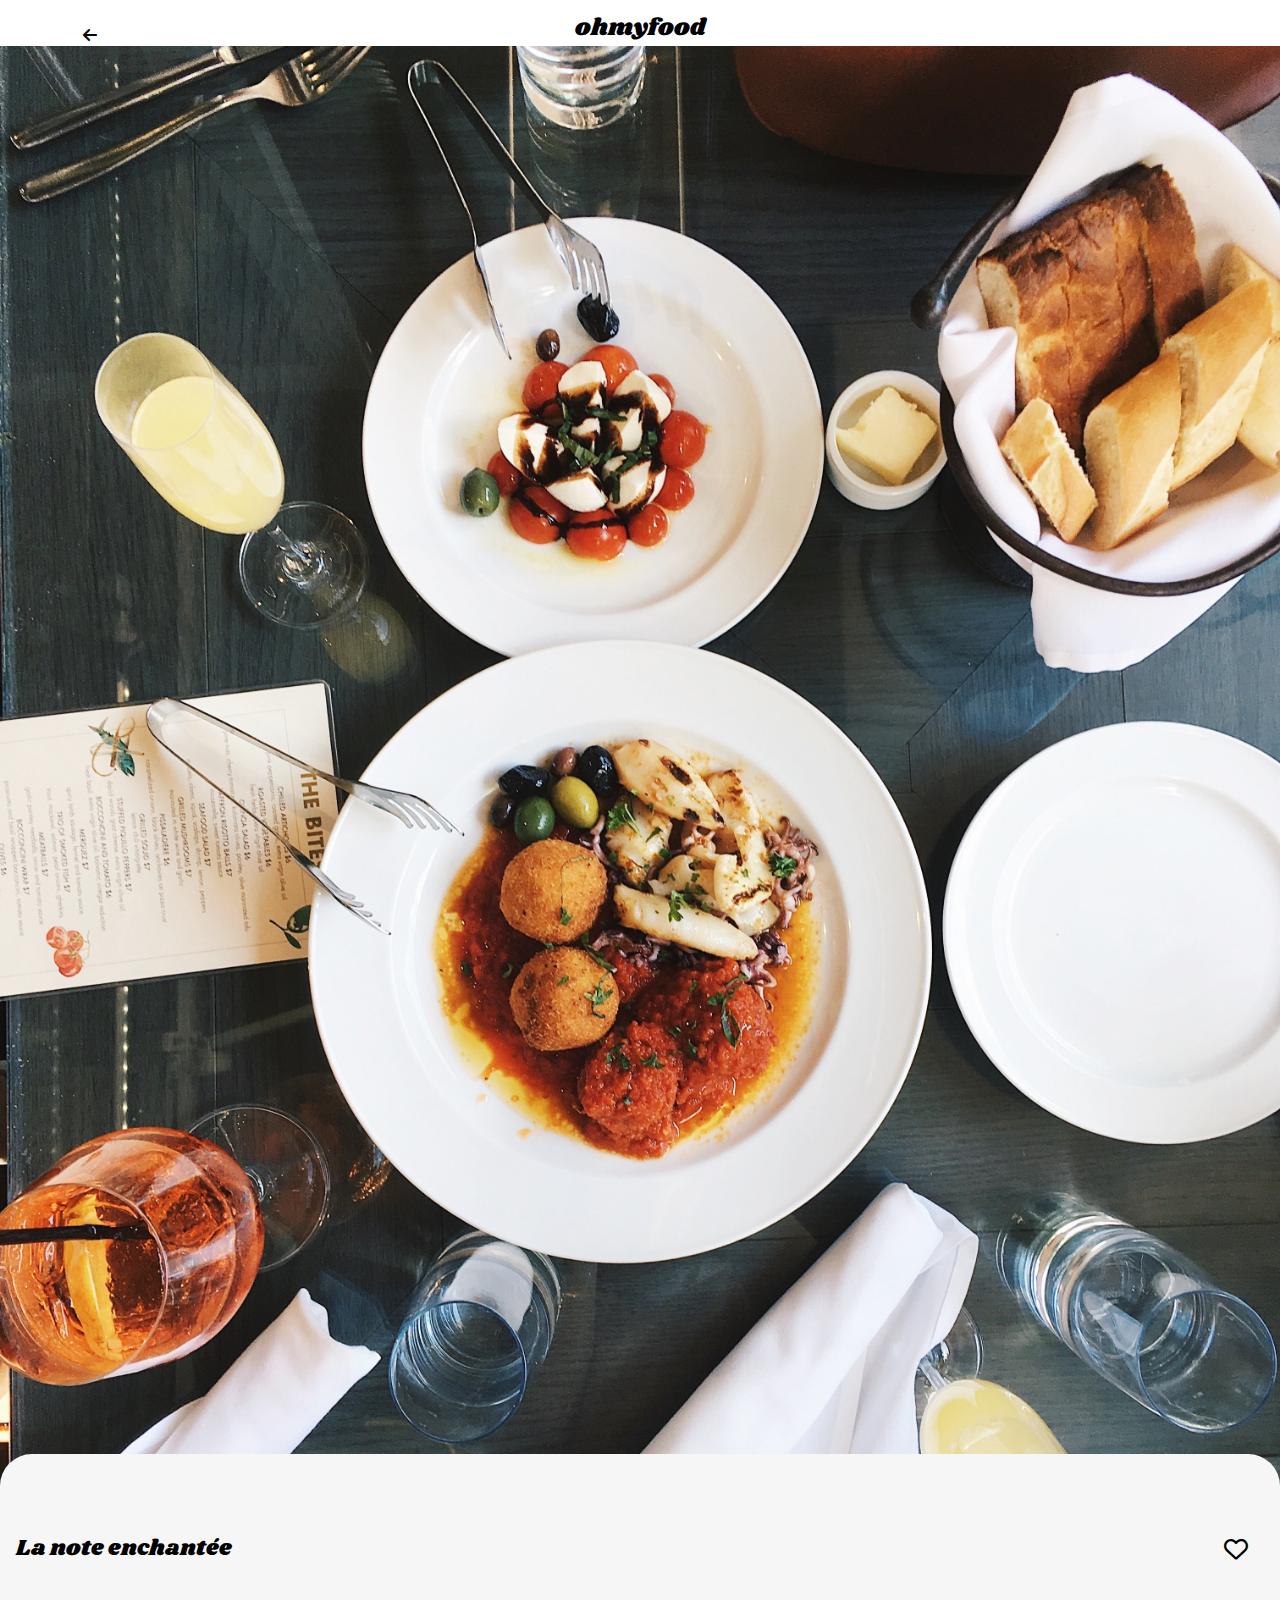
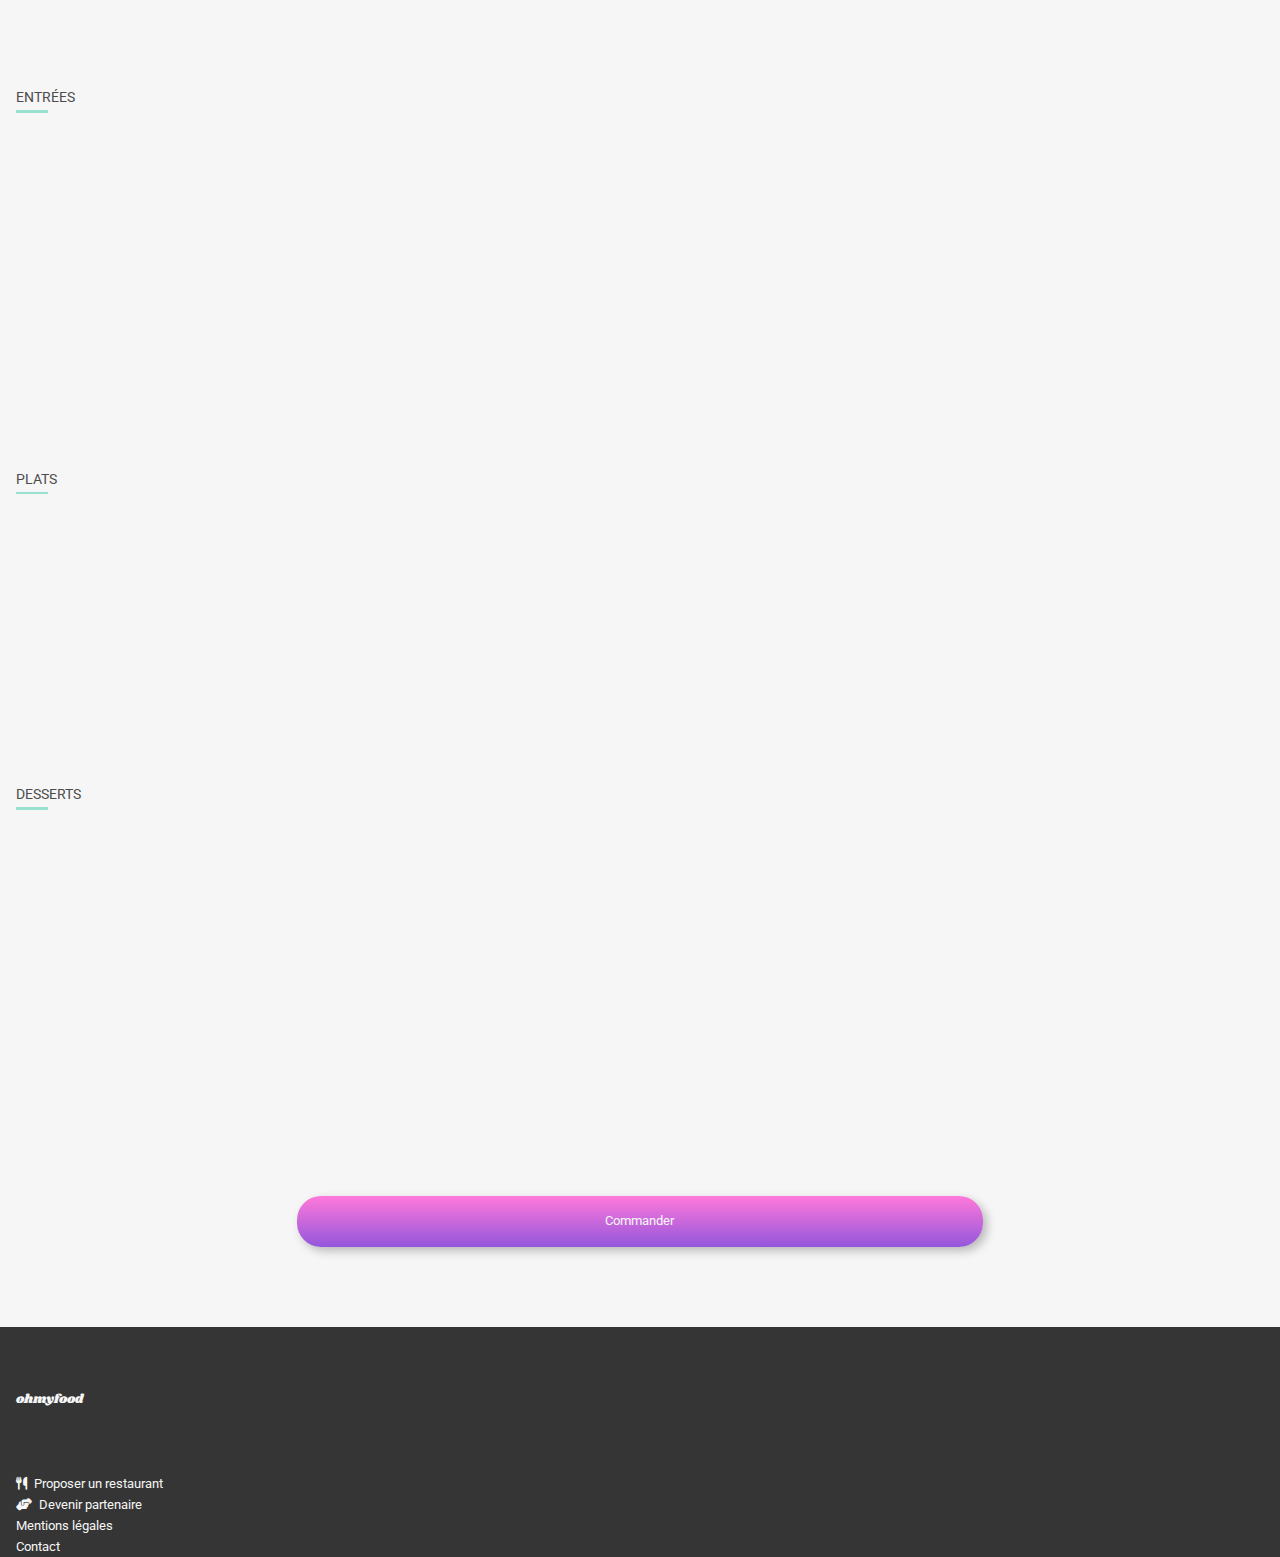
==== la_note_enchantée.html @ dae5ea5c "resto la note enchantée" ====
<!DOCTYPE html>
<html lang="fr">
  <head>
    <meta charset="UTF-8" />
    <meta name="viewport" content="width=device-width, initial-scale=1.0" />
    <title>La note enchantée</title>
    <link
      rel="stylesheet"
      href="https://cdnjs.cloudflare.com/ajax/libs/font-awesome/6.1.1/css/all.min.css"
    />
    <link rel="stylesheet" href="css/reset.css" />
    <link rel="stylesheet" href="css/normalize.css" />
    <link rel="stylesheet" href="css/style.css" />
    <link rel="stylesheet" href="css/restaurant.css" />
    <link rel="stylesheet" href="css/breakpoint-resto.css" />
  </head>

  <body>
    <!-- I/ HEADER -->
    <header>
      <div class="Icon-and-title">
        <a href="index.html">
          <i class="fas fa-arrow-left"></i>
        </a>
        <h1>ohmyfood</h1>
      </div>
      <img
        class="image-resto"
        src="images/restaurants/stil-u2Lp8tXIcjw-unsplash.jpg"
        alt="Le restaurant 'La note enchantée'"
      />
    </header>

    <!-- II/ MAIN -->

    <main>
      <!-- 🍴 A/ NOM DU RESTO 🍴 -->
      <div class="restaurant-title">
        <h2>La note enchantée</h2>
        <div class="card-icon">
          <input type="checkbox" />
          <i class="fas fa-heart" aria-hidden="true"></i>
          <i class="far fa-heart" aria-hidden="true"></i>
        </div>
      </div>

      <!-- 🥗 B/ LES ENTRÉES 🥗 -->
      <section>
        <h3>ENTRÉES</h3>

        <!-- Mini Card 1 -->
        <div class="restaurant-minicard restaurant-minicard-animation-1">
          <input type="checkbox" />
          <div class="restaurant-minicard-description">
            <h4>Ravioles de foie gras</h4>
            <p class="restaurant-minicard-description">
              Accompagnés de leur crème à la truffe
            </p>
          </div>
          <div class="restaurant-minicard-price"><strong>25€</strong></div>
          <div class="icon">
            <i class="fas fa-check-circle"></i>
          </div>
        </div>

        <!-- Mini Card 2 -->
        <div class="restaurant-minicard restaurant-minicard-animation-2">
          <input type="checkbox" />
          <div class="restaurant-minicard-description">
            <h4>Caviar osciètre</h4>
            <p class="restaurant-minicard-description">
              Sur blini à la farine de blé noir
            </p>
          </div>
          <div class="restaurant-minicard-price"><strong>35€</strong></div>
          <div class="icon">
            <i class="fas fa-check-circle"></i>
          </div>
        </div>

        <!-- Mini Card 3 -->
        <div class="restaurant-minicard restaurant-minicard-animation-3">
          <input type="checkbox" />
          <div class="restaurant-minicard-description">
            <h4>Homard et espuma de potiron</h4>
            <p class="restaurant-minicard-description">
              Mariné aux zestes d'orange
            </p>
          </div>
          <div class="restaurant-minicard-price"><strong>20€</strong></div>
          <div class="icon">
            <i class="fas fa-check-circle"></i>
          </div>
        </div>

        <!-- Mini Card 4 -->
        <div class="restaurant-minicard restaurant-minicard-animation-4">
          <input type="checkbox" />
          <div class="restaurant-minicard-description">
            <h4>Foie gras de canard cuit entier</h4>
            <p class="restaurant-minicard-description">
              Confiture de figue et pain toasté
            </p>
          </div>
          <div class="restaurant-minicard-price"><strong>35€</strong></div>
          <div class="icon">
            <i class="fas fa-check-circle"></i>
          </div>
        </div>
      </section>

      <!-- 🍛 C/ LES PLATS 🍛 -->
      <section class="restaurant-dishes">
        <h3>PLATS</h3>

        <!-- Mini Card 5 -->
        <div class="restaurant-minicard restaurant-minicard-animation-5">
          <input type="checkbox" />
          <div class="restaurant-minicard-description">
            <h4>Noix de coquilles Saint-Jacques</h4>
            <p class="restaurant-minicard-description">
              Sur lit de purée de céleri-rave
            </p>
          </div>
          <div class="restaurant-minicard-price"><strong>40€</strong></div>
          <div class="icon">
            <i class="fas fa-check-circle"></i>
          </div>
        </div>

        <!-- Mini Card 6 -->
        <div class="restaurant-minicard restaurant-minicard-animation-6">
          <input type="checkbox" />
          <div class="restaurant-minicard-description">
            <h4>Langoustine poêlée</h4>
            <p class="restaurant-minicard-description">Purée de patate douce</p>
          </div>
          <div class="restaurant-minicard-price"><strong>35€</strong></div>
          <div class="icon">
            <i class="fas fa-check-circle"></i>
          </div>
        </div>

        <!-- Mini Card 7 -->
        <div class="restaurant-minicard restaurant-minicard-animation-7">
          <input type="checkbox" />
          <div class="restaurant-minicard-description">
            <h4>Mijoté de queue de boeuf</h4>
            <p class="restaurant-minicard-description">
              Et riz sauvage aux zestes de citron
            </p>
          </div>
          <div class="restaurant-minicard-price"><strong>44€</strong></div>
          <div class="icon">
            <i class="fas fa-check-circle"></i>
          </div>
        </div>
      </section>

      <!-- D/ ❤️ LES DESSERTS ❤️-->
      <section class="restaurant-desserts">
        <h3>DESSERTS</h3>

        <!-- Mini Card 8 -->
        <div class="restaurant-minicard restaurant-minicard-animation-8">
          <input type="checkbox" />
          <div class="restaurant-minicard-description">
            <h4>Macaron noisette et chocolat</h4>
            <p class="restaurant-minicard-description">
              Glace au caramel brun et sel de Guérande
            </p>
          </div>
          <div class="restaurant-minicard-price"><strong>18€</strong></div>
          <div class="icon">
            <i class="fas fa-check-circle"></i>
          </div>
        </div>

        <!-- Mini Card 9 -->
        <div class="restaurant-minicard restaurant-minicard-animation-9">
          <input type="checkbox" />
          <div class="restaurant-minicard-description">
            <h4>Baba au rhum revisité</h4>
            <p class="restaurant-minicard-description">
              Avec son coulis de citron
            </p>
          </div>
          <div class="restaurant-minicard-price"><strong>22€</strong></div>
          <div class="icon">
            <i class="fas fa-check-circle"></i>
          </div>
        </div>

        <!-- Mini Card 10 -->
        <div class="restaurant-minicard restaurant-minicard-animation-10">
          <input type="checkbox" />
          <div class="restaurant-minicard-description">
            <h4>Tarte au citron meringuée</h4>
            <p class="restaurant-minicard-description">Déstructurée</p>
          </div>
          <div class="restaurant-minicard-price"><strong>23€</strong></div>
          <div class="icon">
            <i class="fas fa-check-circle"></i>
          </div>
        </div>
      </section>

      <!-- E/ COMMANDER -->
      <button class="commander">Commander</button>
    </main>

    <!-- III/ FOOTER -->
    <footer>
      <div>
        <h2>ohmyfood</h2>
        <ul>
          <li>
            <a href="#"
              ><i class="fas fa-utensils" aria-hidden="true"></i> Proposer un
              restaurant</a
            >
          </li>
          <li>
            <a href="#"
              ><i class="fas fa-hands-helping" aria-hidden="true"></i> Devenir
              partenaire</a
            >
          </li>
          <li><a href="#">Mentions légales</a></li>
          <li><a href="mailto:contact@ohmyfood.fr">Contact</a></li>
        </ul>
      </div>
    </footer>
  </body>
</html>
---- css/style.css ----
@charset "UTF-8";
@import url("https://fonts.googleapis.com/css2?family=Roboto:wght@400&family=Shrikhand&display=swap");
* {
  font-size: 20px;
}

body {
  margin: 0;
  font-family: Roboto;
}

a {
  text-decoration: none;
  color: black;
}

h1 {
  font-family: Shrikhand;
}

ul {
  padding-left: 0;
}

ul li {
  list-style-type: none;
}

img {
  max-width: 80%; /*position de l'image par rapport à la maquette*/
}

/* I/ HEADER */
header {
  display: flex;
  justify-content: center;
  flex-direction: column;
  margin-bottom: 10%;
}
header h1 {
  font-size: 1.5rem;
  text-align: center;
}
header .location {
  display: flex;
  align-items: center;
  background-color: #e8e3e3;
  justify-content: center;
  font-size: 0.9rem;
  box-shadow: inset 0px 0.25rem 0.25rem -0.25rem #a5a2a2;
  color: #4b4b4b;
  font-weight: bold;
}
header .location input {
  text-align: center;
  width: 6rem;
  border: none;
  background: transparent;
  padding: 0.75rem;
  padding-left: 0;
  padding-right: 0;
  margin-left: 0.4rem;
  font-weight: bold;
  font-size: 0.8rem;
}
header .location input::-moz-placeholder {
  color: #343333;
  text-align: center;
}
header .location input:-ms-input-placeholder {
  color: #343333;
  text-align: center;
}
header .location input::placeholder {
  color: #343333;
  text-align: center;
}
header .reservation-and-explore {
  display: flex;
  flex-direction: column;
  align-items: center;
  background-color: #f6f6f6;
  padding: 1.5rem 1.75rem 3rem 1.75rem;
}
header .reservation-and-explore h3 {
  font-weight: bold;
  font-size: 1.2rem;
  text-align: center;
  padding-left: 1rem;
  padding-right: 1rem;
  margin-bottom: 5%;
  margin-top: 2%;
}
header .reservation-and-explore p {
  font-size: 0.88rem;
  text-align: center;
  margin-bottom: 10%;
  color: #504e4e;
}
header .reservation-and-explore button {
  width: 75%;
  padding: 0.75rem 0 0.75rem 0;
  border-radius: 1.5rem;
  background: linear-gradient(#ff79da, #9356dc);
  color: #f6f6f6;
  border: none;
  box-shadow: 4px 4px 10px rgba(0, 0, 0, 0.25);
  font-size: 0.8rem;
  cursor: pointer;
}
header .reservation-and-explore button:hover {
  filter: brightness(1.1);
  box-shadow: 0.2rem 0.2rem 0.5rem rgba(0, 0, 0, 0.45);
}

.function {
  display: flex;
  flex-direction: column;
  padding: 1.5rem 1.5rem 1.5rem 1rem;
  margin-bottom: 5%;
}
.function h2 {
  font-size: 1rem;
  font-weight: bold;
  margin-bottom: 1.5rem;
}
.function div {
  display: flex;
  align-items: center;
  background-color: #f6f6f6;
  margin-bottom: 1rem;
  width: 100%;
  padding: 1rem 0.75rem 1rem 0px;
  border-radius: 1.25rem;
  box-shadow: 4px 4px 10px rgba(0, 0, 0, 0.25);
  font-weight: bold;
}
.function div:hover {
  background-color: #f5edff;
}
.function div i {
  padding: 0 0.5rem 0 0.5rem;
  margin-left: 0.75rem;
  color: #4b4b4b;
}
.function div:hover i {
  color: #9356dc;
}
.function div p {
  margin-left: 1rem;
  font-size: 0.7rem;
}
.function div .numbers {
  background-color: #9356dc;
  padding: 0.25rem 0.35rem 0.25rem 0.35rem;
  border-radius: 100%;
  color: white;
  text-align: center;
  margin-left: -0.5rem;
  font-size: 0.5rem;
}

/* II/ MAIN */
.restaurants-list {
  background-color: #f6f6f6;
  padding: 5% 5%;
  padding-bottom: 10%;
}
.restaurants-list h2 {
  font-size: large;
  font-weight: bold;
  margin-bottom: 6%;
  margin-top: 10%;
}
.restaurants-list h3 {
  padding: 0.25rem 0.25rem 0.25rem 0.25rem;
  margin: 0 0 0 0.4rem;
  font-weight: bold;
  font-size: 0.9rem;
}
.restaurants-list p {
  padding: 0.35rem 0.35rem 0.35rem 0.35rem;
  margin: 0 0 0 0.25rem;
  font-size: 0.85rem;
}
.restaurants-list .restaurant-card {
  margin: 0px auto;
  background-color: #f6f6f6;
  box-shadow: 0px 0.25rem 1rem #999;
  border-radius: 0.75rem;
  margin-bottom: 5%;
  overflow: hidden;
  position: relative;
}
.restaurants-list .restaurant-card .restaurant-card-new {
  position: absolute;
  right: 1rem;
  top: 0.75rem;
  z-index: 3;
  background-color: #99e2d0;
  color: #30a386;
  font-weight: bold;
  border-radius: 0.1rem;
  padding: 0.05rem 0.15rem 0.05rem 0rem;
}
.restaurants-list .restaurant-card .restaurant-card-new p {
  font-size: 0.7rem;
}
.restaurants-list .restaurant-card-image {
  height: 8.5rem;
  width: 22.5rem;
  position: relative;
  overflow: hidden;
}
.restaurants-list img {
  -o-object-fit: cover;
     object-fit: cover;
  width: 100%;
  position: absolute;
  top: 35%;
  left: 35%;
  transform: translate(-50%, -50%);
}
.restaurants-list .restaurant-card-body {
  display: flex;
  height: 3.5rem;
  flex-direction: column;
  justify-content: center;
  align-content: space-between;
  align-items: flex-start;
  flex-wrap: wrap;
  box-sizing: border-box;
}
.restaurants-list .fas {
  color: transparent;
  overflow: hidden;
  position: absolute;
  opacity: 0;
  margin-top: 0.035rem;
  margin-left: 0.035rem;
  transition: 0.1s;
  background: linear-gradient(#9356dc, #ff79da);
  -webkit-background-clip: text;
          background-clip: text;
}
.restaurants-list .restaurant-card-icon {
  padding: 0px 0.25rem 0.5rem 0.25rem;
  font-size: 1.2rem;
  margin-right: 1rem;
  position: relative;
}
.restaurants-list .restaurant-card-icon input {
  position: absolute;
  width: 2rem;
  height: 2rem;
  opacity: 0;
  cursor: pointer;
  z-index: 2;
}
.restaurants-list .restaurant-card-icon input:checked ~ .far {
  transition-duration: 0.5s;
  opacity: 0;
}
.restaurants-list .restaurant-card-icon input:checked ~ .fas {
  transition-duration: 0.5s;
  opacity: 1;
}

/* III/ FOOTER */
footer {
  display: flex;
  flex-direction: column;
  background-color: #353535;
  line-height: 1.25rem;
}
footer h2 {
  color: #f6f6f6;
  font-size: 0.8rem;
  font-family: Shrikhand;
  padding-top: 5%;
  padding-bottom: 5%;
}
footer div {
  margin-left: 1rem;
}
footer i {
  margin-right: 0.25rem;
}
footer a {
  color: #f6f6f6;
  font-size: 0.8rem;
}/*# sourceMappingURL=style.css.map */
---- css/restaurant.css ----
@charset "UTF-8";
@import url("https://fonts.googleapis.com/css2?family=Roboto:wght@400&family=Shrikhand&display=swap");
* {
  font-size: 20px;
}

/* I/ HEADER */
.Icon-and-title .fas {
  color: black;
  position: absolute;
  top: 3%;
  left: 6.5%;
  font-size: 1rem;
}

h1 {
  margin-bottom: 0.4rem;
}

img {
  max-width: 100%;
  width: 100%;
}

/*II MAIN*/
main {
  background: #f6f6f6;
  margin-top: -25%;
  position: relative;
  border-radius: 2rem 2rem 0 0;
  display: flex;
  flex-direction: column;
  padding: 1rem;
  padding-bottom: 5rem;
}
main section h3 {
  color: #4b4b4b;
  position: relative;
  padding-bottom: 0.25rem;
  font-weight: 400;
  font-size: 0.85rem;
  margin-bottom: 5%;
  padding-bottom: 0.5rem;
}
main section h3::after {
  /*pour crée un pseudo-élément qui sera le dernier enfant de l'élément sélectionné. */
  content: ""; /*chaîne de caractère vide*/
  width: 2rem;
  height: 0.15rem;
  background-color: #99e2d0;
  position: absolute;
  left: 0;
  bottom: 0;
}

.restaurant-title {
  display: flex;
  align-items: center;
  justify-content: space-between;
  margin-top: 5%;
  margin-bottom: 10%;
}
.restaurant-title h2 {
  font-family: "Shrikhand";
  font-size: 1.4rem;
}
.restaurant-title i {
  font-size: 1.5rem;
}
.restaurant-title .card-icon {
  padding: 0.25rem;
  font-size: 1.6rem;
  margin-right: 0.75rem;
}
.restaurant-title .card-icon .fas {
  color: transparent;
  position: absolute;
  opacity: 0; /* pour rendre visible le coeur rose si et seulement si on click sur l'icon */
  margin-top: 0.035rem;
  margin-left: 0.035rem;
  transition: 0.01s; /*temps pour le coeur rose d'apparaitre*/
  background: linear-gradient(#9356dc, #ff79da);
  -webkit-background-clip: text;
          background-clip: text; /*on met le background pour ne pas faire un carré rose mais un coeur*/
}
.restaurant-title .card-icon input {
  /* pour laisser le coeur rose en place avoir clické dessus */
  position: absolute;
  z-index: 10;
  width: 2rem;
  height: 2rem;
  opacity: 0;
  cursor: pointer;
}
.restaurant-title .card-icon input:checked ~ .far {
  /*coeur rose*/
  transition-duration: 0.5s;
  opacity: 0;
}
.restaurant-title .card-icon input:checked ~ .fas {
  /*coeur blanc*/
  transition-duration: 0.5s;
  opacity: 1;
}

/* B/ MINI CARTES ENTRÉES, PLATS, DESSERTS */
.restaurant-dishes,
.restaurant-desserts {
  margin-top: 2rem;
}

.restaurant-minicard {
  display: flex;
  background-color: #f6f6f6;
  justify-content: flex-end;
  margin-bottom: 0.75rem;
  overflow: hidden;
  border-radius: 0.75rem;
  box-shadow: 4px 4px 10px rgba(0, 0, 0, 0.25);
  opacity: 0;
  -webkit-animation: selection 1.6s forwards;
          animation: selection 1.6s forwards;
  height: auto;
}
.restaurant-minicard input {
  -webkit-appearance: none;
     -moz-appearance: none;
          appearance: none;
  width: 92%; /*pour qu'il ne s'active pas si on clique en dehors de la box*/
  height: 3.5rem;
  border-radius: 1rem;
  position: absolute;
  left: 3.5%;
  cursor: pointer;
}
.restaurant-minicard .restaurant-minicard-description {
  width: 100%;
  white-space: nowrap; /*utiliser pour décrire la façon dont les blancs sont gérés au sein de l'élément.*/
  text-overflow: ellipsis;
  overflow: hidden;
}
.restaurant-minicard .restaurant-minicard-description h4 {
  margin-left: 5%;
  text-overflow: ellipsis; /* pour le ... lorsque le texte ne peux pas tout afficher*/
  overflow: hidden; /*combiné avec le hidden pour ...*/
  margin-bottom: 0;
  font-weight: bold;
  font-size: 0.9rem;
  padding-top: 0.75rem;
  padding-bottom: 0.5rem;
}
.restaurant-minicard .restaurant-minicard-description p {
  margin-left: 5%;
  font-size: 0.75rem;
  margin-bottom: 0.5rem;
}
.restaurant-minicard .restaurant-minicard-price {
  display: flex;
  align-items: flex-end;
  margin-bottom: 0.75rem;
  margin-right: 1.5rem;
  margin-left: 0.5rem;
  font-size: 0.75rem;
}
.restaurant-minicard .icon {
  width: 5rem;
  margin-right: -5rem;
  background-color: #99e2d0;
  display: flex;
  justify-content: center;
  align-items: center;
  font-size: 1.5rem;
  color: #f6f6f6;
  transition-duration: 0.6s;
}
.restaurant-minicard .icon i {
  transition-duration: 0.6s;
}

button {
  /*penser à le placer dans un nouveau fichier css car quasi identique au button du fichier style.css et faire des imports*/
  border-radius: 1.5rem;
  background: linear-gradient(#ff79da, #9356dc);
  color: #f6f6f6;
  border: none;
  box-shadow: 4px 4px 10px rgba(0, 0, 0, 0.25);
  font-size: 0.8rem;
  cursor: pointer;
  /*rajout par rapport à style.css*/
  align-self: center;
  margin-top: 10%;
  width: 55%;
  padding: 18px 0 18px 0;
}
button:hover {
  filter: brightness(1.1);
  /* brightness va rendre le bouton plus claire lorsqu'on passe par dessus 10% de plus*/
  box-shadow: 4px 4px 10px rgba(0, 0, 0, 0.25);
}

/*ANIMATION*/
.restaurant-minicard-animation-1 {
  -webkit-animation-delay: 0s;
          animation-delay: 0s; /*définit la durée d'attente avant de démarrer une animation une fois qu'elle a été appliquée à un élément.*/
}

.restaurant-minicard-animation-2 {
  -webkit-animation-delay: 0.2s;
          animation-delay: 0.2s;
}

.restaurant-minicard-animation-3 {
  -webkit-animation-delay: 0.4s;
          animation-delay: 0.4s;
}

.restaurant-minicard-animation-4 {
  -webkit-animation-delay: 0.6s;
          animation-delay: 0.6s;
}

.restaurant-minicard-animation-5 {
  -webkit-animation-delay: 0.8s;
          animation-delay: 0.8s;
}

.restaurant-minicard-animation-6 {
  -webkit-animation-delay: 1s;
          animation-delay: 1s;
}

.restaurant-minicard-animation-7 {
  -webkit-animation-delay: 1.2s;
          animation-delay: 1.2s;
}

.restaurant-minicard-animation-8 {
  -webkit-animation-delay: 1.4s;
          animation-delay: 1.4s;
}

.restaurant-minicard-animation-9 {
  -webkit-animation-delay: 1.6s;
          animation-delay: 1.6s;
}

.restaurant-minicard-animation-10 {
  -webkit-animation-delay: 1.8s;
          animation-delay: 1.8s;
}

@-webkit-keyframes selection {
  0% {
    opacity: 0;
  }
  100% {
    opacity: 1;
  }
}

@keyframes selection {
  0% {
    opacity: 0;
  }
  100% {
    opacity: 1;
  }
}
input:checked ~ .icon {
  margin-right: 0;
  transition-duration: 0.3s;
}
input:checked ~ .icon i {
  transform: rotate(360deg);
  transition-duration: 0.3s;
}/*# sourceMappingURL=restaurant.css.map */
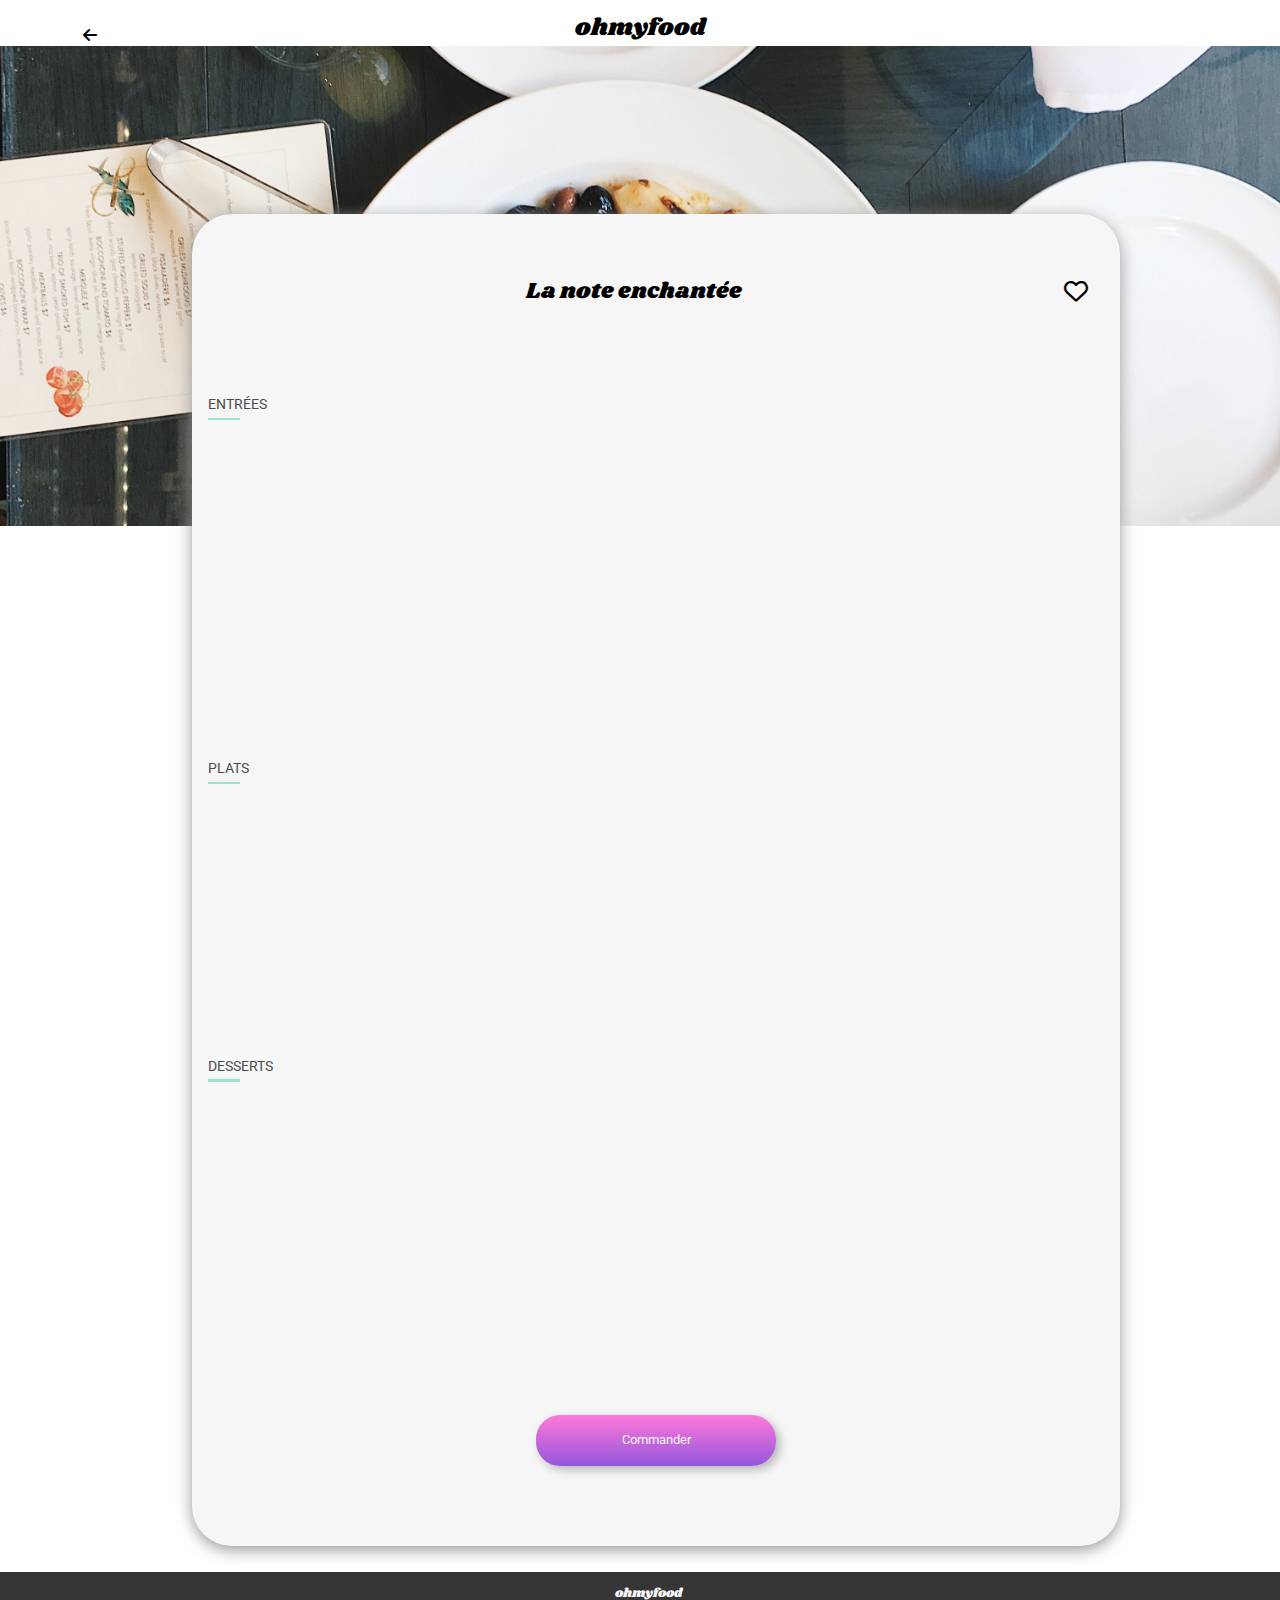
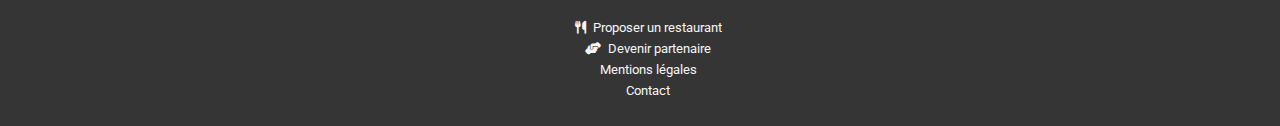
==== commit bfe3d5f0: "rajout suplémentaire d'annotations" ====
--- a/la_note_enchantée.html
+++ b/la_note_enchantée.html
@@ -18,10 +18,12 @@
   <body>
     <!-- I/ HEADER -->
     <header>
+      <!--petite icon fléche et le titre h1-->
       <div class="Icon-and-title">
         <a href="index.html">
           <i class="fas fa-arrow-left"></i>
         </a>
+        <!--Pas besoin du logo car plus facile à gerer en h1-->
         <h1>ohmyfood</h1>
       </div>
       <img
@@ -37,7 +39,9 @@
       <!-- 🍴 A/ NOM DU RESTO 🍴 -->
       <div class="restaurant-title">
         <h2>La note enchantée</h2>
-        <div class="card-icon">
+
+        <!--checkbox coeur-->
+        <div class="heart-icon">
           <input type="checkbox" />
           <i class="fas fa-heart" aria-hidden="true"></i>
           <i class="far fa-heart" aria-hidden="true"></i>
@@ -48,23 +52,31 @@
       <section>
         <h3>ENTRÉES</h3>
 
-        <!-- Mini Card 1 -->
+        <!-- MINI CARD 1 -->
         <div class="restaurant-minicard restaurant-minicard-animation-1">
-          <input type="checkbox" />
+          <!--Input pour pouvoir activé l'animation sur TOUTE la mini carte-->
+          <input type="checkbox" />
+
+          <!--présentation et nom du plat-->
           <div class="restaurant-minicard-description">
             <h4>Ravioles de foie gras</h4>
             <p class="restaurant-minicard-description">
               Accompagnés de leur crème à la truffe
             </p>
           </div>
+
+          <!--Tarif du plat-->
           <div class="restaurant-minicard-price"><strong>25€</strong></div>
-          <div class="icon">
-            <i class="fas fa-check-circle"></i>
-          </div>
-        </div>
-
-        <!-- Mini Card 2 -->
+
+          <!--Icon qui s'affiche lorsqu'on clique sur le plat-->
+          <div class="icon">
+            <i class="fas fa-check-circle"></i>
+          </div>
+        </div>
+
+        <!-- MINI CARD 2 -->
         <div class="restaurant-minicard restaurant-minicard-animation-2">
+          <!--Input pour pouvoir activé l'animation sur TOUTE la mini carte-->
           <input type="checkbox" />
           <div class="restaurant-minicard-description">
             <h4>Caviar osciètre</h4>
@@ -72,14 +84,19 @@
               Sur blini à la farine de blé noir
             </p>
           </div>
+
+          <!--Tarif du plat-->
           <div class="restaurant-minicard-price"><strong>35€</strong></div>
-          <div class="icon">
-            <i class="fas fa-check-circle"></i>
-          </div>
-        </div>
-
-        <!-- Mini Card 3 -->
+
+          <!--Icon qui s'affiche lorsqu'on clique sur le plat-->
+          <div class="icon">
+            <i class="fas fa-check-circle"></i>
+          </div>
+        </div>
+
+        <!-- MINI CARD 3 -->
         <div class="restaurant-minicard restaurant-minicard-animation-3">
+          <!--Input pour pouvoir activé l'animation sur TOUTE la mini carte-->
           <input type="checkbox" />
           <div class="restaurant-minicard-description">
             <h4>Homard et espuma de potiron</h4>
@@ -87,14 +104,19 @@
               Mariné aux zestes d'orange
             </p>
           </div>
+
+          <!--Tarif du plat-->
           <div class="restaurant-minicard-price"><strong>20€</strong></div>
-          <div class="icon">
-            <i class="fas fa-check-circle"></i>
-          </div>
-        </div>
-
-        <!-- Mini Card 4 -->
+
+          <!--Icon qui s'affiche lorsqu'on clique sur le plat-->
+          <div class="icon">
+            <i class="fas fa-check-circle"></i>
+          </div>
+        </div>
+
+        <!-- MINI CARD 4 -->
         <div class="restaurant-minicard restaurant-minicard-animation-4">
+          <!--Input pour pouvoir activé l'animation sur TOUTE la mini carte-->
           <input type="checkbox" />
           <div class="restaurant-minicard-description">
             <h4>Foie gras de canard cuit entier</h4>
@@ -102,7 +124,11 @@
               Confiture de figue et pain toasté
             </p>
           </div>
+
+          <!--Tarif du plat-->
           <div class="restaurant-minicard-price"><strong>35€</strong></div>
+
+          <!--Icon qui s'affiche lorsqu'on clique sur le plat-->
           <div class="icon">
             <i class="fas fa-check-circle"></i>
           </div>
@@ -113,8 +139,9 @@
       <section class="restaurant-dishes">
         <h3>PLATS</h3>
 
-        <!-- Mini Card 5 -->
+        <!-- MINI CARD 5 -->
         <div class="restaurant-minicard restaurant-minicard-animation-5">
+          <!--Input pour pouvoir activé l'animation sur TOUTE la mini carte-->
           <input type="checkbox" />
           <div class="restaurant-minicard-description">
             <h4>Noix de coquilles Saint-Jacques</h4>
@@ -122,27 +149,37 @@
               Sur lit de purée de céleri-rave
             </p>
           </div>
+
+          <!--Tarif du plat-->
           <div class="restaurant-minicard-price"><strong>40€</strong></div>
-          <div class="icon">
-            <i class="fas fa-check-circle"></i>
-          </div>
-        </div>
-
-        <!-- Mini Card 6 -->
+
+          <!--Icon qui s'affiche lorsqu'on clique sur le plat-->
+          <div class="icon">
+            <i class="fas fa-check-circle"></i>
+          </div>
+        </div>
+
+        <!-- MINI CARD 6 -->
         <div class="restaurant-minicard restaurant-minicard-animation-6">
+          <!--Input pour pouvoir activé l'animation sur TOUTE la mini carte-->
           <input type="checkbox" />
           <div class="restaurant-minicard-description">
             <h4>Langoustine poêlée</h4>
             <p class="restaurant-minicard-description">Purée de patate douce</p>
           </div>
+
+          <!--Tarif du plat-->
           <div class="restaurant-minicard-price"><strong>35€</strong></div>
-          <div class="icon">
-            <i class="fas fa-check-circle"></i>
-          </div>
-        </div>
-
-        <!-- Mini Card 7 -->
+
+          <!--Icon qui s'affiche lorsqu'on clique sur le plat-->
+          <div class="icon">
+            <i class="fas fa-check-circle"></i>
+          </div>
+        </div>
+
+        <!-- MINI CARD 7 -->
         <div class="restaurant-minicard restaurant-minicard-animation-7">
+          <!--Input pour pouvoir activé l'animation sur TOUTE la mini carte-->
           <input type="checkbox" />
           <div class="restaurant-minicard-description">
             <h4>Mijoté de queue de boeuf</h4>
@@ -150,7 +187,11 @@
               Et riz sauvage aux zestes de citron
             </p>
           </div>
+
+          <!--Tarif du plat-->
           <div class="restaurant-minicard-price"><strong>44€</strong></div>
+
+          <!--Icon qui s'affiche lorsqu'on clique sur le plat-->
           <div class="icon">
             <i class="fas fa-check-circle"></i>
           </div>
@@ -161,8 +202,9 @@
       <section class="restaurant-desserts">
         <h3>DESSERTS</h3>
 
-        <!-- Mini Card 8 -->
+        <!-- MINI CARD 8 -->
         <div class="restaurant-minicard restaurant-minicard-animation-8">
+          <!--Input pour pouvoir activé l'animation sur TOUTE la mini carte-->
           <input type="checkbox" />
           <div class="restaurant-minicard-description">
             <h4>Macaron noisette et chocolat</h4>
@@ -170,14 +212,19 @@
               Glace au caramel brun et sel de Guérande
             </p>
           </div>
+
+          <!--Tarif du plat-->
           <div class="restaurant-minicard-price"><strong>18€</strong></div>
-          <div class="icon">
-            <i class="fas fa-check-circle"></i>
-          </div>
-        </div>
-
-        <!-- Mini Card 9 -->
+
+          <!--Icon qui s'affiche lorsqu'on clique sur le plat-->
+          <div class="icon">
+            <i class="fas fa-check-circle"></i>
+          </div>
+        </div>
+
+        <!-- MINI CARD 9 -->
         <div class="restaurant-minicard restaurant-minicard-animation-9">
+          <!--Input pour pouvoir activé l'animation sur TOUTE la mini carte-->
           <input type="checkbox" />
           <div class="restaurant-minicard-description">
             <h4>Baba au rhum revisité</h4>
@@ -185,27 +232,36 @@
               Avec son coulis de citron
             </p>
           </div>
+
+          <!--Tarif du plat-->
           <div class="restaurant-minicard-price"><strong>22€</strong></div>
-          <div class="icon">
-            <i class="fas fa-check-circle"></i>
-          </div>
-        </div>
-
-        <!-- Mini Card 10 -->
+
+          <!--Icon qui s'affiche lorsqu'on clique sur le plat-->
+          <div class="icon">
+            <i class="fas fa-check-circle"></i>
+          </div>
+        </div>
+
+        <!-- MINI CARD 10 -->
         <div class="restaurant-minicard restaurant-minicard-animation-10">
+          <!--Input pour pouvoir activé l'animation sur TOUTE la mini carte-->
           <input type="checkbox" />
           <div class="restaurant-minicard-description">
             <h4>Tarte au citron meringuée</h4>
             <p class="restaurant-minicard-description">Déstructurée</p>
           </div>
+
+          <!--Tarif du plat-->
           <div class="restaurant-minicard-price"><strong>23€</strong></div>
+
+          <!--Icon qui s'affiche lorsqu'on clique sur le plat-->
           <div class="icon">
             <i class="fas fa-check-circle"></i>
           </div>
         </div>
       </section>
 
-      <!-- E/ COMMANDER -->
+      <!-- E/ BOUTON COMMANDER -->
       <button class="commander">Commander</button>
     </main>
 
--- a/css/style.css
+++ b/css/style.css
@@ -82,7 +82,7 @@
   background-color: #f6f6f6;
   padding: 1.5rem 1.75rem 3rem 1.75rem;
 }
-header .reservation-and-explore h3 {
+header .reservation-and-explore h2 {
   font-weight: bold;
   font-size: 1.2rem;
   text-align: center;
--- a/css/restaurant.css
+++ b/css/restaurant.css
@@ -67,12 +67,12 @@
 .restaurant-title i {
   font-size: 1.5rem;
 }
-.restaurant-title .card-icon {
+.restaurant-title .heart-icon {
   padding: 0.25rem;
   font-size: 1.6rem;
   margin-right: 0.75rem;
 }
-.restaurant-title .card-icon .fas {
+.restaurant-title .heart-icon .fas {
   color: transparent;
   position: absolute;
   opacity: 0; /* pour rendre visible le coeur rose si et seulement si on click sur l'icon */
@@ -83,7 +83,7 @@
   -webkit-background-clip: text;
           background-clip: text; /*on met le background pour ne pas faire un carré rose mais un coeur*/
 }
-.restaurant-title .card-icon input {
+.restaurant-title .heart-icon input {
   /* pour laisser le coeur rose en place avoir clické dessus */
   position: absolute;
   z-index: 10;
@@ -92,12 +92,12 @@
   opacity: 0;
   cursor: pointer;
 }
-.restaurant-title .card-icon input:checked ~ .far {
+.restaurant-title .heart-icon input:checked ~ .far {
   /*coeur rose*/
   transition-duration: 0.5s;
   opacity: 0;
 }
-.restaurant-title .card-icon input:checked ~ .fas {
+.restaurant-title .heart-icon input:checked ~ .fas {
   /*coeur blanc*/
   transition-duration: 0.5s;
   opacity: 1;
--- a/css/breakpoint-resto.css
+++ b/css/breakpoint-resto.css
@@ -0,0 +1,36 @@
+@media screen and (min-width: 768px) {
+  button {
+    width: 15rem;
+  }
+  h1 {
+    font-size: 2.5rem;
+  }
+  footer {
+    text-align: center;
+    padding-bottom: 2%;
+  }
+  footer h2 {
+    padding-top: 1%;
+    padding-bottom: 1%;
+  }
+  main {
+    width: 70%;
+    left: 15%;
+    box-shadow: 0px 0.25rem 1rem #999;
+    margin-bottom: 2%;
+    border-radius: 2.5rem;
+    margin-top: -2.5rem;
+  }
+  main h2 {
+    margin: 0 auto;
+  }
+  main .restaurant-minicard input {
+    width: 93%;
+  }
+  .image-resto {
+    height: 30rem;
+    -o-object-fit: cover;
+       object-fit: cover;
+    margin-bottom: -25rem;
+  }
+}/*# sourceMappingURL=breakpoint-resto.css.map */